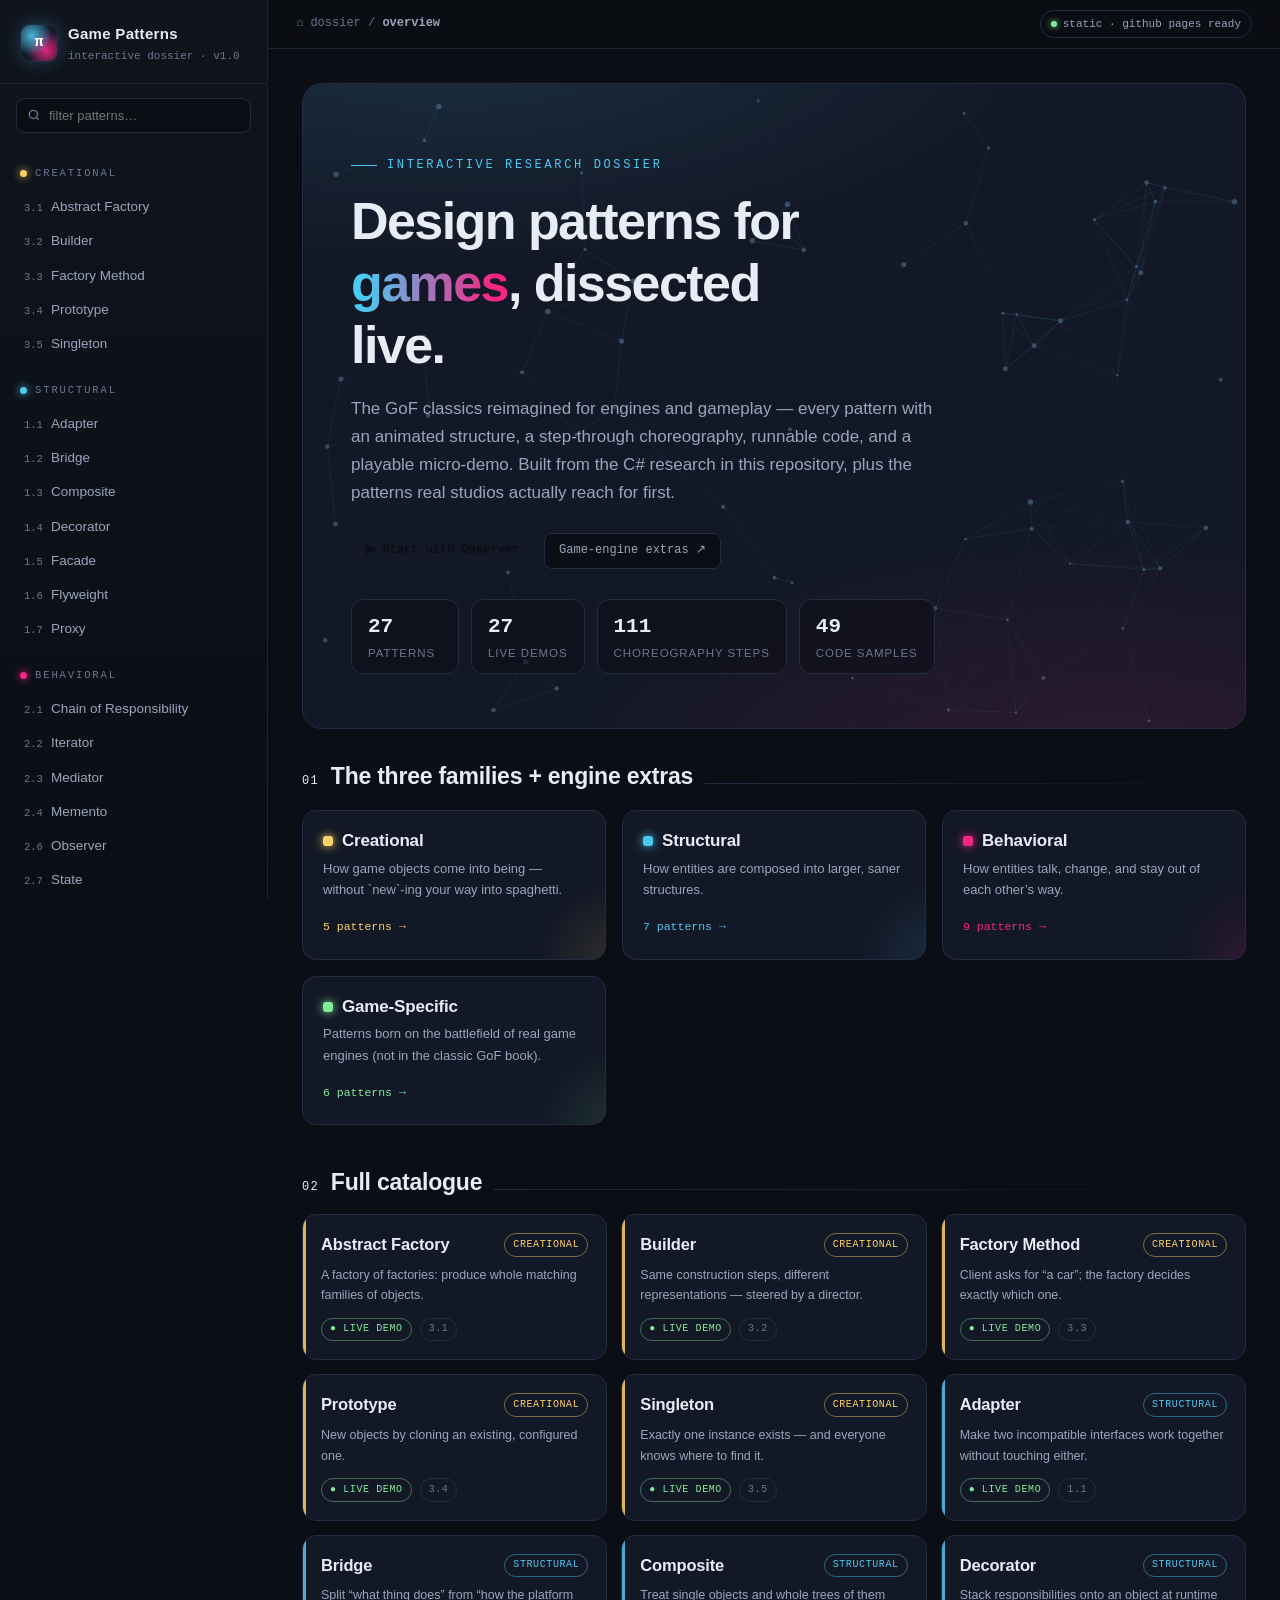
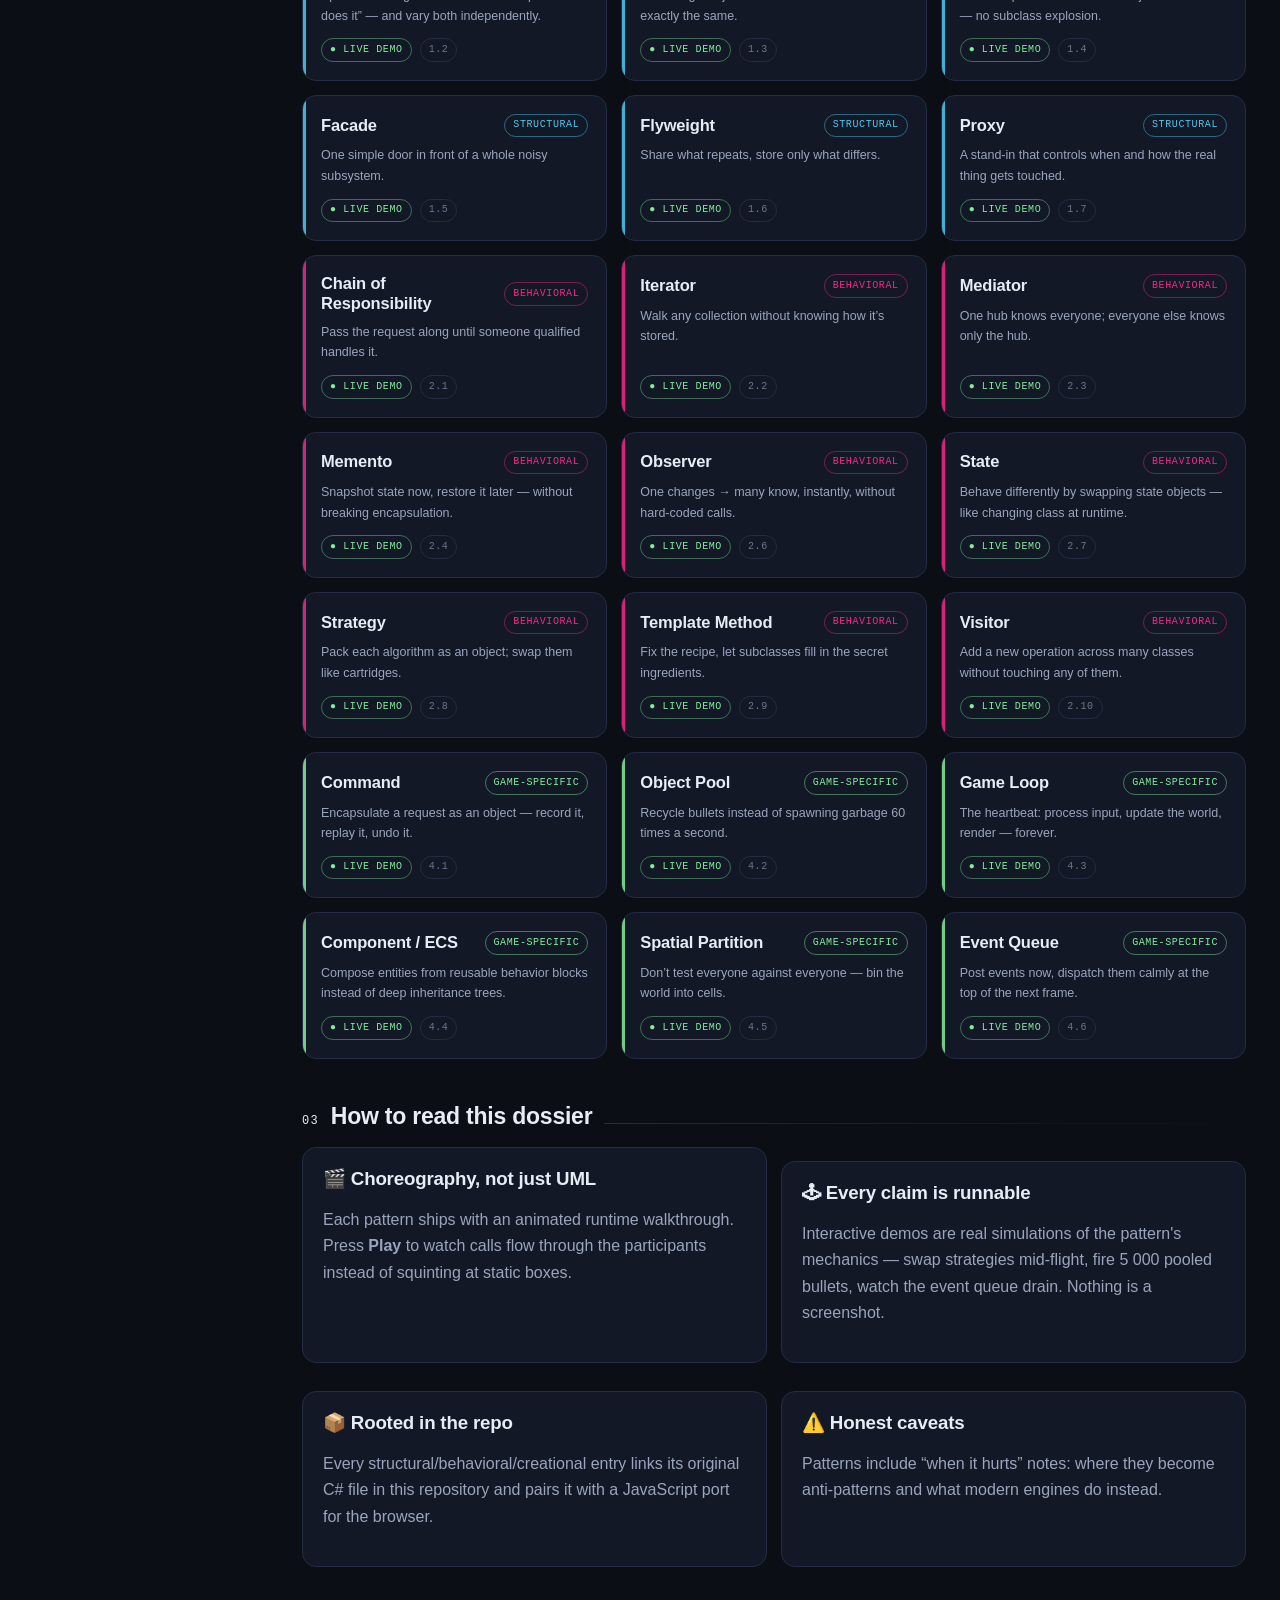
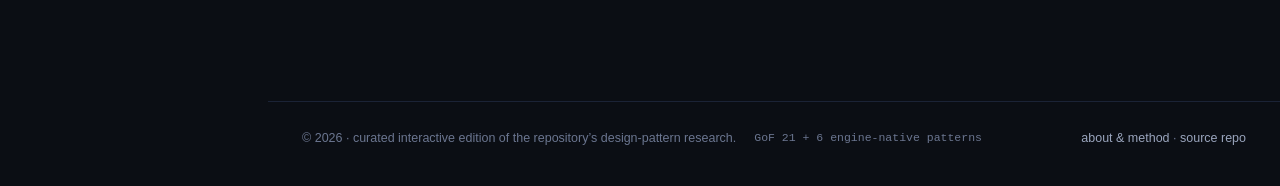
==== docs/index.html @ c2448d76 "Add interactive research dossier (GitHub Pages ready) - docs/: self-contained static site (no build " ====
<!DOCTYPE html>
<html lang="en">
<head>
  <meta charset="UTF-8" />
  <meta name="viewport" content="width=device-width, initial-scale=1.0" />
  <title>Game Design Patterns — Interactive Research Dossier</title>
  <meta name="description" content="Design patterns for games as a fully interactive dossier: animated structure diagrams, step-through choreography, runnable code and playable micro-demos." />
  <link rel="icon" href="data:image/svg+xml,%3Csvg xmlns='http://www.w3.org/2000/svg' viewBox='0 0 64 64'%3E%3Crect width='64' height='64' rx='14' fill='%230b0e14'/%3E%3Ccircle cx='22' cy='24' r='9' fill='%234cc9f0'/%3E%3Ccircle cx='44' cy='40' r='9' fill='%23f72585'/%3E%3Cpath d='M22 24 L44 40' stroke='%23ffd166' stroke-width='4'/%3E%3C/svg%3E" />
  <link rel="stylesheet" href="assets/css/main.css" />
</head>
<body>
  <div class="progress" id="progress"></div>

  <div class="app">
    <aside class="sidebar" id="sidebar" aria-label="Dossier navigation">
      <div class="brand">
        <div class="brand-logo">π</div>
        <div>
          <div class="brand-name">Game Patterns</div>
          <div class="brand-sub">interactive dossier · v1.0</div>
        </div>
      </div>
      <div class="nav-search">
        <input id="nav-search" type="search" placeholder="filter patterns…" autocomplete="off" spellcheck="false" />
      </div>
      <nav id="nav-patterns" aria-label="Patterns"></nav>
      <div class="nav-footer">
        Built from the C# research in<br /><a href="https://github.com/Sergutsu/designpatterns">Sergutsu/designpatterns</a><br /><br />
        <span class="mono">static site · no build step</span>
      </div>
    </aside>

    <div class="scrim" id="scrim"></div>

    <div class="main">
      <header class="topbar">
        <button class="menu-btn" id="menu-btn" aria-label="toggle navigation">☰</button>
        <div class="breadcrumb" id="breadcrumb"></div>
        <div class="topbar-right">
          <span class="pill"><span class="dot"></span> static · github pages ready</span>
        </div>
      </header>

      <main class="content" id="content"></main>

      <footer class="footer">
        <span>© 2026 · curated interactive edition of the repository’s design-pattern research.</span>
        <span class="mono">GoF 21 + 6 engine-native patterns</span>
        <span style="margin-left:auto"><a href="#/about">about &amp; method</a> · <a href="https://github.com/Sergutsu/designpatterns">source repo</a></span>
      </footer>
    </div>
  </div>

  <button class="to-top" id="to-top" aria-label="back to top">↑</button>

  <script src="assets/js/data-core.js"></script>
  <script src="assets/js/data-creational.js"></script>
  <script src="assets/js/data-structural.js"></script>
  <script src="assets/js/data-behavioral.js"></script>
  <script src="assets/js/data-bonus.js"></script>
  <script src="assets/js/diagram.js"></script>
  <script src="assets/js/demos-core.js"></script>
  <script src="assets/js/demos-behavioral.js"></script>
  <script src="assets/js/demos-creational-bonus.js"></script>
  <script src="assets/js/app.js"></script>
</body>
</html>
---- docs/assets/css/main.css ----
/* ============================================================
   Game Design Patterns — Interactive Research Dossier
   Design system: dark "engine console" aesthetic
   ============================================================ */

:root {
  --bg: #0b0e14;
  --bg-2: #10141d;
  --panel: #131826;
  --panel-2: #171e2e;
  --line: #232c42;
  --line-soft: #1b2336;
  --ink: #e8ecf5;
  --ink-dim: #9aa5bd;
  --ink-faint: #6b7690;

  --creational: #ffd166;
  --structural: #4cc9f0;
  --behavioral: #f72585;
  --bonus: #80ed99;

  --accent: #4cc9f0;
  --accent-2: #f72585;
  --good: #80ed99;
  --warn: #ffd166;
  --bad: #ff5d73;

  --mono: ui-monospace, "SF Mono", "Cascadia Code", "JetBrains Mono", Menlo, Consolas, monospace;
  --sans: "Inter", -apple-system, BlinkMacSystemFont, "Segoe UI", Roboto, "Helvetica Neue", Arial, sans-serif;

  --radius: 14px;
  --radius-sm: 9px;
  --shadow: 0 18px 50px -18px rgba(0, 0, 0, .65);
}

* { box-sizing: border-box; }

html { scroll-behavior: smooth; }

body {
  margin: 0;
  background: var(--bg);
  color: var(--ink);
  font-family: var(--sans);
  font-size: 16px;
  line-height: 1.65;
  -webkit-font-smoothing: antialiased;
  overflow-x: hidden;
}

::selection { background: rgba(76, 201, 240, .3); }

a { color: var(--accent); text-decoration: none; }
a:hover { text-decoration: underline; }

h1, h2, h3, h4 { line-height: 1.2; margin: 0 0 .5em; font-weight: 700; letter-spacing: -0.01em; }

code, pre, .mono { font-family: var(--mono); }

/* ---------- scrollbar ---------- */
::-webkit-scrollbar { width: 10px; height: 10px; }
::-webkit-scrollbar-track { background: var(--bg-2); }
::-webkit-scrollbar-thumb { background: #2a3550; border-radius: 6px; }
::-webkit-scrollbar-thumb:hover { background: #3a4a70; }

/* ============================================================
   App shell
   ============================================================ */
.app { display: flex; min-height: 100vh; }

.sidebar {
  width: 268px;
  flex: 0 0 268px;
  border-right: 1px solid var(--line-soft);
  background: linear-gradient(180deg, var(--bg-2), var(--bg));
  position: sticky;
  top: 0;
  height: 100vh;
  overflow-y: auto;
  padding: 22px 0 40px;
  z-index: 40;
}

.brand {
  display: flex; align-items: center; gap: 10px;
  padding: 0 20px 18px;
  border-bottom: 1px solid var(--line-soft);
  margin-bottom: 14px;
}
.brand-logo {
  width: 38px; height: 38px; border-radius: 10px; flex: 0 0 38px;
  background:
    radial-gradient(circle at 30% 30%, rgba(76,201,240,.9), transparent 55%),
    radial-gradient(circle at 70% 70%, rgba(247,37,133,.9), transparent 55%),
    #141a29;
  border: 1px solid var(--line);
  display: grid; place-items: center;
  font-family: var(--mono); font-weight: 700; font-size: 15px; color: #fff;
  box-shadow: 0 0 18px rgba(76,201,240,.25);
}
.brand-name { font-weight: 800; font-size: 15px; letter-spacing: .02em; }
.brand-sub { font-size: 11px; color: var(--ink-faint); font-family: var(--mono); }

.nav-search { padding: 0 16px 12px; }
.nav-search input {
  width: 100%; padding: 9px 12px 9px 32px;
  background: var(--bg) url("data:image/svg+xml,%3Csvg xmlns='http://www.w3.org/2000/svg' width='14' height='14' viewBox='0 0 24 24' fill='none' stroke='%236b7690' stroke-width='2.4'%3E%3Ccircle cx='11' cy='11' r='7'/%3E%3Cpath d='m20 20-3.5-3.5'/%3E%3C/svg%3E") 10px center no-repeat;
  border: 1px solid var(--line);
  border-radius: 9px;
  color: var(--ink);
  font-size: 13px;
  outline: none;
  transition: border-color .15s, box-shadow .15s;
}
.nav-search input:focus { border-color: var(--accent); box-shadow: 0 0 0 3px rgba(76,201,240,.15); }

.nav-section { margin-top: 14px; }
.nav-section-title {
  font-family: var(--mono); font-size: 10.5px; letter-spacing: .18em; text-transform: uppercase;
  color: var(--ink-faint); padding: 6px 20px 8px;
  display: flex; align-items: center; gap: 8px;
}
.nav-section-title .dot { width: 7px; height: 7px; border-radius: 50%; }
.dot.creational { background: var(--creational); box-shadow: 0 0 8px var(--creational); }
.dot.structural { background: var(--structural); box-shadow: 0 0 8px var(--structural); }
.dot.behavioral { background: var(--behavioral); box-shadow: 0 0 8px var(--behavioral); }
.dot.bonus { background: var(--bonus); box-shadow: 0 0 8px var(--bonus); }

.nav-link {
  display: flex; align-items: baseline; gap: 8px;
  padding: 6px 20px 6px 22px;
  font-size: 13.5px;
  color: var(--ink-dim);
  border-left: 2px solid transparent;
  transition: all .12s;
}
.nav-link:hover { color: var(--ink); background: rgba(76,201,240,.05); text-decoration: none; }
.nav-link.active {
  color: var(--ink);
  border-left-color: var(--nav-color, var(--accent));
  background: linear-gradient(90deg, rgba(76,201,240,.09), transparent 70%);
}
.nav-link .num { font-family: var(--mono); font-size: 10.5px; color: var(--ink-faint); }
.nav-link.hidden-by-search { display: none; }

.nav-footer { padding: 18px 20px 0; margin-top: 18px; border-top: 1px solid var(--line-soft); font-size: 11.5px; color: var(--ink-faint); }
.nav-footer a { color: var(--ink-dim); }

.main { flex: 1 1 auto; min-width: 0; display: flex; flex-direction: column; }

.topbar {
  position: sticky; top: 0; z-index: 30;
  display: flex; align-items: center; gap: 14px;
  padding: 10px 28px;
  background: rgba(11, 14, 20, .82);
  backdrop-filter: blur(12px);
  border-bottom: 1px solid var(--line-soft);
}
.breadcrumb { font-family: var(--mono); font-size: 12px; color: var(--ink-faint); overflow: hidden; text-overflow: ellipsis; white-space: nowrap; }
.breadcrumb b { color: var(--ink-dim); font-weight: 600; }
.breadcrumb a { color: var(--ink-faint); }
.breadcrumb a:hover { color: var(--accent); }
.topbar-right { margin-left: auto; display: flex; align-items: center; gap: 10px; }
.pill {
  font-family: var(--mono); font-size: 11px; padding: 4px 10px; border-radius: 99px;
  border: 1px solid var(--line); color: var(--ink-dim);
  display: inline-flex; align-items: center; gap: 6px;
}
.pill .dot { width: 6px; height: 6px; border-radius: 50%; background: var(--good); box-shadow: 0 0 6px var(--good); }

.menu-btn { display: none; background: none; border: 1px solid var(--line); border-radius: 8px; color: var(--ink); font-size: 16px; padding: 4px 10px; cursor: pointer; }

.content { flex: 1; width: 100%; max-width: 1060px; padding: 34px 34px 90px; }

/* reading progress */
.progress {
  position: fixed; top: 0; left: 0; height: 2px; z-index: 60;
  background: linear-gradient(90deg, var(--accent), var(--accent-2));
  width: 0%; transition: width .1s linear;
  box-shadow: 0 0 8px rgba(76,201,240,.6);
}

/* ============================================================
   Hero (home)
   ============================================================ */
.hero {
  position: relative;
  border: 1px solid var(--line);
  border-radius: 20px;
  overflow: hidden;
  padding: 64px 48px 54px;
  margin-bottom: 34px;
  background:
    radial-gradient(1000px 400px at 15% -10%, rgba(76,201,240,.14), transparent 60%),
    radial-gradient(900px 420px at 85% 110%, rgba(247,37,133,.13), transparent 60%),
    var(--panel);
}
#hero-canvas { position: absolute; inset: 0; width: 100%; height: 100%; opacity: .5; }
.hero-inner { position: relative; z-index: 2; }
.hero-kicker {
  font-family: var(--mono); font-size: 12px; letter-spacing: .22em; text-transform: uppercase;
  color: var(--accent); margin-bottom: 14px;
  display: inline-flex; align-items: center; gap: 10px;
}
.hero-kicker::before { content: ""; width: 26px; height: 1px; background: var(--accent); }
.hero h1 {
  font-size: clamp(30px, 4.6vw, 52px);
  font-weight: 800; letter-spacing: -0.03em; max-width: 16ch; margin-bottom: 18px;
}
.hero h1 .grad {
  background: linear-gradient(92deg, var(--accent) 10%, var(--accent-2) 90%);
  -webkit-background-clip: text; background-clip: text; color: transparent;
}
.hero p.lede { max-width: 62ch; color: var(--ink-dim); font-size: 17px; margin: 0 0 26px; }
.hero-stats { display: flex; flex-wrap: wrap; gap: 12px; margin-top: 30px; }
.stat-chip {
  border: 1px solid var(--line); background: rgba(11,14,20,.55); border-radius: 12px;
  padding: 10px 16px; min-width: 108px;
}
.stat-chip .v { font-family: var(--mono); font-size: 21px; font-weight: 700; }
.stat-chip .k { font-size: 11.5px; color: var(--ink-faint); text-transform: uppercase; letter-spacing: .08em; }

/* category cards */
.cat-grid { display: grid; grid-template-columns: repeat(auto-fit, minmax(230px, 1fr)); gap: 16px; margin: 18px 0 8px; }
.cat-card {
  position: relative; border: 1px solid var(--line); border-radius: var(--radius);
  background: var(--panel); padding: 20px; overflow: hidden;
  transition: transform .18s, border-color .18s, box-shadow .18s;
  display: block; color: var(--ink);
}
.cat-card:hover { transform: translateY(-3px); text-decoration: none; box-shadow: var(--shadow); border-color: var(--cat-color); }
.cat-card::after {
  content: ""; position: absolute; inset: auto -30% -55% auto; width: 160px; height: 160px; border-radius: 50%;
  background: radial-gradient(circle, var(--cat-color), transparent 70%); opacity: .12; filter: blur(6px);
}
.cat-card h3 { display: flex; align-items: center; gap: 9px; font-size: 17px; margin-bottom: 6px; }
.cat-card p { font-size: 13px; color: var(--ink-dim); margin: 0 0 12px; }
.cat-card .count { font-family: var(--mono); font-size: 11.5px; color: var(--cat-color); }
.cat-swatch { width: 10px; height: 10px; border-radius: 3px; background: var(--cat-color); box-shadow: 0 0 10px var(--cat-color); }

/* pattern cards grid */
.pattern-grid { display: grid; grid-template-columns: repeat(auto-fill, minmax(255px, 1fr)); gap: 14px; }
.pattern-card {
  border: 1px solid var(--line); border-radius: var(--radius); background: var(--panel);
  padding: 18px; display: flex; flex-direction: column; gap: 8px;
  position: relative; overflow: hidden;
  transition: transform .16s, border-color .16s, box-shadow .16s;
  color: var(--ink);
}
.pattern-card::before {
  content: ""; position: absolute; left: 0; top: 0; bottom: 0; width: 3px;
  background: var(--cat-color); opacity: .85;
}
.pattern-card:hover { transform: translateY(-3px); border-color: var(--cat-color); box-shadow: var(--shadow); text-decoration: none; }
.pattern-card .pc-top { display: flex; justify-content: space-between; align-items: center; gap: 8px; }
.pattern-card h3 { font-size: 16.5px; margin: 0; }
.pattern-card .tag { font-size: 12.5px; color: var(--ink-dim); flex: 1; }
.pattern-card .pc-foot { display: flex; align-items: center; gap: 8px; margin-top: 4px; }
.mini-tag {
  font-family: var(--mono); font-size: 10px; letter-spacing: .06em; text-transform: uppercase;
  padding: 2.5px 8px; border-radius: 99px; border: 1px solid var(--line); color: var(--ink-faint);
}
.mini-tag.cat { color: var(--cat-color); border-color: color-mix(in srgb, var(--cat-color) 45%, transparent); }

/* ============================================================
   Pattern detail page
   ============================================================ */
.crumb-title-row { display: flex; align-items: flex-start; gap: 18px; flex-wrap: wrap; margin-bottom: 6px; }
.pattern-head { padding: 8px 0 22px; border-bottom: 1px solid var(--line-soft); margin-bottom: 26px; }
.pattern-head h1 { font-size: clamp(28px, 3.6vw, 42px); font-weight: 800; letter-spacing: -0.025em; }
.pattern-head .aka { color: var(--ink-faint); font-size: 13px; font-family: var(--mono); }
.pattern-head .aka b { color: var(--ink-dim); font-weight: 600; }
.tagline { font-size: 17px; color: var(--ink-dim); max-width: 70ch; margin-top: 10px; }
.tagrow { display: flex; flex-wrap: wrap; gap: 8px; margin-top: 16px; }

.chip {
  font-size: 11.5px; font-family: var(--mono); padding: 4px 11px; border-radius: 99px;
  border: 1px solid var(--line); color: var(--ink-dim); background: var(--bg-2);
}
.chip.cat { color: var(--cat-color); border-color: color-mix(in srgb, var(--cat-color) 50%, transparent); background: color-mix(in srgb, var(--cat-color) 9%, transparent); }
.chip.demo-chip { color: var(--good); border-color: color-mix(in srgb, var(--good) 45%, transparent); }
a.chip:hover { text-decoration: none; border-color: var(--accent); color: var(--accent); }

.section { margin-bottom: 44px; scroll-margin-top: 76px; }
.section > .sec-head { display: flex; align-items: baseline; gap: 12px; margin-bottom: 16px; }
.sec-num { font-family: var(--mono); font-size: 12px; color: var(--cat-color); letter-spacing: .1em; }
.section h2 { font-size: 23px; margin: 0; }
.sec-rule { flex: 1; height: 1px; background: linear-gradient(90deg, var(--line), transparent); }

.panel {
  background: var(--panel); border: 1px solid var(--line); border-radius: var(--radius);
  padding: 20px;
}
.panel.tight { padding: 14px; }
.panel + .panel { margin-top: 14px; }

/* intent quote */
.intent-quote {
  border-left: 3px solid var(--cat-color);
  background: linear-gradient(90deg, color-mix(in srgb, var(--cat-color) 8%, transparent), transparent 75%);
  padding: 16px 20px; border-radius: 0 var(--radius-sm) var(--radius-sm) 0;
  font-size: 15.5px; color: var(--ink);
}
.intent-quote .lbl { font-family: var(--mono); font-size: 10.5px; letter-spacing: .16em; text-transform: uppercase; color: var(--cat-color); display: block; margin-bottom: 6px; }

.note-list { display: grid; gap: 10px; margin: 0; padding: 0; list-style: none; }
.note-list li { display: flex; gap: 10px; font-size: 14.5px; color: var(--ink-dim); }
.note-list li::before { content: "▸"; color: var(--cat-color); flex: 0 0 auto; }
.note-list li b, .note-list li code { color: var(--ink); }

.two-col { display: grid; grid-template-columns: 1fr 1fr; gap: 14px; }
@media (max-width: 900px) { .two-col { grid-template-columns: 1fr; } }

/* ============================================================
   Diagram (SVG UML-lite)
   ============================================================ */
.diagram-wrap { position: relative; }
.diagram-scroll { overflow-x: auto; border-radius: var(--radius); }
svg.diagram { display: block; background:
  radial-gradient(rgba(255,255,255,.035) 1px, transparent 1px);
  background-size: 22px 22px;
  background-color: #0d1119;
  min-width: 100%;
}
.dg-node rect.body { fill: #151b2b; stroke: #2b3652; stroke-width: 1.2; }
.dg-node.kind-interface rect.body { fill: #12233a; stroke: #3d6a97; }
.dg-node.kind-abstract rect.body { fill: #1d1a30; stroke: #5b4d95; }
.dg-node.kind-concrete rect.body { fill: #152330; stroke: #3d7a97; }
.dg-node.kind-client rect.body { fill: #241a26; stroke: #8a4772; }
.dg-node.kind-subsystem rect.body { fill: #1c2418; stroke: #4d7a45; }
.dg-node.kind-instance rect.body { fill: #2a2114; stroke: #97773d; }
.dg-node text { fill: var(--ink); font-family: var(--mono); }
.dg-node .stereo { fill: #8fa3c8; }
.dg-node .sublabel { fill: var(--ink-faint); }
.dg-node.dimmed { opacity: .28; transition: opacity .3s; }
.dg-node { transition: opacity .3s; cursor: default; }
.dg-node.glow rect.body { stroke: var(--accent); stroke-width: 2; filter: drop-shadow(0 0 7px rgba(76,201,240,.7)); }
.dg-edge { stroke: #54617f; fill: none; stroke-width: 1.4; transition: opacity .3s, stroke .3s; }
.dg-edge.dashed { stroke-dasharray: 5 4; }
.dg-edge.dimmed { opacity: .18; }
.dg-edge.glow { stroke: var(--accent-2); stroke-width: 2.2; filter: drop-shadow(0 0 5px rgba(247,37,133,.6)); }
.dg-edge-label { fill: #9fb0d0; font-family: var(--mono); font-size: 10.5px; }
.dg-edge-label.glow { fill: #ffd6ec; font-weight: 700; }
.dg-lane-label { fill: #46527310; font-family: var(--mono); font-size: 10px; letter-spacing: .2em; fill-opacity: .55; }

/* sequence player */
.seq-player {
  margin-top: 12px; border: 1px solid var(--line); border-radius: var(--radius);
  background: var(--panel-2); padding: 12px 16px;
}
.seq-caption {
  min-height: 44px; font-size: 14px; color: var(--ink); display: flex; align-items: center; gap: 10px;
}
.seq-caption .step-badge {
  font-family: var(--mono); font-size: 10.5px; color: var(--cat-color); border: 1px solid color-mix(in srgb, var(--cat-color) 45%, transparent);
  padding: 2px 8px; border-radius: 99px; flex: 0 0 auto;
}
.seq-controls { display: flex; align-items: center; gap: 8px; margin-top: 10px; flex-wrap: wrap; }
.seq-btn {
  font-family: var(--mono); font-size: 12px; padding: 6px 12px; border-radius: 8px;
  border: 1px solid var(--line); background: var(--bg); color: var(--ink-dim); cursor: pointer;
  transition: all .12s;
}
.seq-btn:hover:not(:disabled) { color: var(--ink); border-color: var(--accent); }
.seq-btn:disabled { opacity: .35; cursor: default; }
.seq-btn.primary { background: var(--cat-color); border-color: transparent; color: #0b0e14; font-weight: 700; }
.seq-dots { display: flex; gap: 6px; margin-left: auto; }
.seq-dot { width: 8px; height: 8px; border-radius: 50%; background: var(--line); border: none; cursor: pointer; padding: 0; transition: all .15s; }
.seq-dot.on { background: var(--cat-color); box-shadow: 0 0 7px var(--cat-color); transform: scale(1.25); }

/* ============================================================
   Code viewer
   ============================================================ */
.code-tabs { display: flex; gap: 6px; align-items: center; flex-wrap: wrap; }
.code-tab {
  font-family: var(--mono); font-size: 12px; padding: 7px 13px; border-radius: 9px 9px 0 0;
  border: 1px solid var(--line); border-bottom: none; background: var(--bg-2); color: var(--ink-dim);
  cursor: pointer; transition: all .12s;
}
.code-tab:hover { color: var(--ink); }
.code-tab.active { color: var(--ink); background: var(--panel); border-color: var(--accent); }
.code-window { border: 1px solid var(--line); border-radius: 0 var(--radius) var(--radius) var(--radius); overflow: hidden; background: #0c1018; }
.code-head {
  display: flex; align-items: center; gap: 10px; padding: 8px 14px;
  background: var(--panel-2); border-bottom: 1px solid var(--line);
  font-family: var(--mono); font-size: 11.5px; color: var(--ink-faint);
}
.code-head .dots { display: flex; gap: 5px; }
.code-head .dots i { width: 9px; height: 9px; border-radius: 50%; background: #2c3652; }
.copy-btn {
  margin-left: auto; font-family: var(--mono); font-size: 11px; padding: 4px 10px;
  border-radius: 7px; border: 1px solid var(--line); background: var(--bg); color: var(--ink-dim); cursor: pointer;
}
.copy-btn:hover { color: var(--ink); border-color: var(--accent); }
pre.code {
  margin: 0; padding: 16px 18px; overflow-x: auto; font-size: 12.8px; line-height: 1.62;
  counter-reset: ln; tab-size: 2;
}
pre.code .cl { display: block; padding-left: 3.2em; position: relative; min-height: 1.62em; }
pre.code .cl::before {
  counter-increment: ln; content: counter(ln);
  position: absolute; left: 0; width: 2.2em; text-align: right; color: #39435e; user-select: none;
}
pre.code .cl:hover { background: rgba(76,201,240,.04); }
.tok-kw { color: #ff7edb; }
.tok-type { color: #4cc9f0; }
.tok-str { color: #ffd166; }
.tok-com { color: #5b6b8c; font-style: italic; }
.tok-num { color: #80ed99; }
.tok-pre { color: #c792ea; }

/* ============================================================
   Demos
   ============================================================ */
.demo-shell { border: 1px solid var(--line); border-radius: var(--radius); overflow: hidden; background: var(--panel); }
.demo-toolbar {
  display: flex; align-items: center; gap: 10px; flex-wrap: wrap;
  padding: 10px 14px; background: var(--panel-2); border-bottom: 1px solid var(--line);
}
.demo-title { font-family: var(--mono); font-size: 11px; letter-spacing: .14em; text-transform: uppercase; color: var(--cat-color); margin-right: auto; }
.btn {
  font-family: var(--mono); font-size: 12px; padding: 7px 14px; border-radius: 8px; cursor: pointer;
  border: 1px solid var(--line); background: var(--bg); color: var(--ink-dim); transition: all .12s;
}
.btn:hover:not(:disabled) { color: var(--ink); border-color: var(--accent); transform: translateY(-1px); }
.btn:disabled { opacity: .35; cursor: default; }
.btn.primary { background: var(--cat-color); color: #0b0e14; border-color: transparent; font-weight: 700; }
.btn.primary:hover:not(:disabled) { filter: brightness(1.12); color: #0b0e14; }
.btn.toggle.on { color: var(--good); border-color: color-mix(in srgb, var(--good) 55%, transparent); background: color-mix(in srgb, var(--good) 10%, transparent); }
.btn.danger { color: var(--bad); }
.seg { display: inline-flex; border: 1px solid var(--line); border-radius: 9px; overflow: hidden; }
.seg button {
  font-family: var(--mono); font-size: 12px; padding: 7px 13px; border: none; background: var(--bg);
  color: var(--ink-dim); cursor: pointer; border-right: 1px solid var(--line); transition: all .12s;
}
.seg button:last-child { border-right: none; }
.seg button.on { background: color-mix(in srgb, var(--cat-color) 18%, transparent); color: var(--cat-color); font-weight: 700; }
.demo-body { padding: 16px; display: grid; gap: 14px; }
.demo-stage { position: relative; border-radius: var(--radius-sm); overflow: hidden; background: #0a0d13; border: 1px solid var(--line-soft); }
canvas.stage-canvas { display: block; width: 100%; height: auto; }
.stage-hud {
  position: absolute; top: 10px; left: 12px; display: flex; gap: 8px; flex-wrap: wrap; pointer-events: none;
}
.hud-chip {
  font-family: var(--mono); font-size: 10.5px; background: rgba(10,13,19,.78); border: 1px solid var(--line);
  color: var(--ink-dim); padding: 3px 9px; border-radius: 99px; backdrop-filter: blur(4px);
}
.hud-chip b { color: var(--ink); }
.hud-chip.good b { color: var(--good); }
.log-panel {
  background: #0a0d13; border: 1px solid var(--line-soft); border-radius: var(--radius-sm);
  padding: 10px 12px; font-family: var(--mono); font-size: 11.8px; line-height: 1.7;
  max-height: 190px; overflow-y: auto; min-height: 64px;
}
.log-line { display: flex; gap: 8px; white-space: pre-wrap; }
.log-line .lt { color: #3d4a6b; flex: 0 0 auto; }
.log-line.in { color: #9fd8ef; }
.log-line.out { color: #cfe8b0; }
.log-line.sys { color: #8b96b2; }
.log-line.warn { color: var(--warn); }
.log-line.err { color: var(--bad); }
.log-line .hl { color: var(--accent-2); font-weight: 700; }

.meter { height: 8px; background: var(--bg); border-radius: 99px; overflow: hidden; border: 1px solid var(--line-soft); }
.meter > i { display: block; height: 100%; background: linear-gradient(90deg, var(--cat-color), var(--accent)); width: 0%; transition: width .25s; }
.meter.good > i { background: linear-gradient(90deg, var(--good), #2fbf71); }
.meter.bad > i { background: linear-gradient(90deg, var(--bad), #ff9a5d); }

.kv { display: flex; gap: 8px; align-items: baseline; font-family: var(--mono); font-size: 12px; }
.kv .k { color: var(--ink-faint); }
.kv .v { color: var(--ink); font-weight: 700; }
.kv .v.good { color: var(--good); }
.kv .v.bad { color: var(--bad); }

.state-badges { display: flex; gap: 8px; flex-wrap: wrap; }
.state-badge {
  font-family: var(--mono); font-size: 11px; padding: 5px 12px; border-radius: 99px;
  border: 1px solid var(--line); color: var(--ink-faint); background: var(--bg); transition: all .25s;
}
.state-badge.on { color: #0b0e14; font-weight: 700; background: var(--cat-color); border-color: var(--cat-color); box-shadow: 0 0 16px color-mix(in srgb, var(--cat-color) 60%, transparent); }

input[type="range"].slider {
  -webkit-appearance: none; appearance: none; width: 100%; height: 6px; border-radius: 99px;
  background: var(--bg); border: 1px solid var(--line); outline: none;
}
input[type="range"].slider::-webkit-slider-thumb {
  -webkit-appearance: none; width: 16px; height: 16px; border-radius: 50%;
  background: var(--cat-color); cursor: pointer; border: 2px solid #0b0e14; box-shadow: 0 0 10px color-mix(in srgb, var(--cat-color) 70%, transparent);
}
.field-label { font-family: var(--mono); font-size: 10.5px; letter-spacing: .12em; text-transform: uppercase; color: var(--ink-faint); margin-bottom: 6px; }

.demo-grid-2 { display: grid; grid-template-columns: 1.2fr .8fr; gap: 14px; align-items: start; }
@media (max-width: 880px) { .demo-grid-2 { grid-template-columns: 1fr; } }

/* tree (composite / scene graph) */
.tree { font-family: var(--mono); font-size: 12.5px; }
.tree ul { list-style: none; margin: 0; padding-left: 22px; border-left: 1px dashed #2a3550; }
.tree > ul { padding-left: 0; border-left: none; }
.tree li { padding: 3px 0; }
.tree .tnode { display: inline-flex; align-items: center; gap: 8px; padding: 3px 10px 3px 8px; border-radius: 8px; border: 1px solid transparent; transition: all .2s; }
.tree .tnode.hi { border-color: var(--accent); background: rgba(76,201,240,.1); box-shadow: 0 0 12px rgba(76,201,240,.25); }
.tree .tnode .ico { color: var(--cat-color); }
.tree .tnode .meta { color: var(--ink-faint); font-size: 11px; }

/* chip list for investor subscriptions etc. */
.sub-grid { display: flex; gap: 8px; flex-wrap: wrap; }
.sub-card {
  border: 1px solid var(--line); background: var(--bg); border-radius: 10px; padding: 8px 12px;
  font-family: var(--mono); font-size: 12px; display: flex; align-items: center; gap: 8px; transition: all .15s;
}
.sub-card .dot { width: 7px; height: 7px; border-radius: 50%; background: #39435e; }
.sub-card.on { border-color: color-mix(in srgb, var(--good) 55%, transparent); color: var(--ink); }
.sub-card.on .dot { background: var(--good); box-shadow: 0 0 8px var(--good); }
.sub-card button { background: none; border: none; color: var(--ink-faint); cursor: pointer; font-size: 13px; padding: 0 2px; }
.sub-card button:hover { color: var(--bad); }

.output-block {
  background: #0a0d13; border: 1px solid var(--line-soft); border-radius: var(--radius-sm);
  padding: 12px 14px; font-family: var(--mono); font-size: 12px; line-height: 1.65; color: #cfe0f5;
  white-space: pre-wrap; word-break: break-word; max-height: 260px; overflow-y: auto;
}
.output-block .attr { color: #ffd166; }

/* comparator bars (flyweight etc.) */
.cmp-row { display: grid; grid-template-columns: 150px 1fr 90px; gap: 10px; align-items: center; margin: 8px 0; font-family: var(--mono); font-size: 12px; }
.cmp-row .bar { height: 16px; background: var(--bg); border-radius: 6px; overflow: hidden; border: 1px solid var(--line-soft); }
.cmp-row .bar > i { display: block; height: 100%; transition: width .3s; }
.cmp-row .val { text-align: right; color: var(--ink-dim); }
.cmp-row .val.good { color: var(--good); }
.cmp-row .val.bad { color: var(--bad); }

/* game-loop timeline */
.loop-track { position: relative; height: 54px; background: #0a0d13; border: 1px solid var(--line-soft); border-radius: var(--radius-sm); overflow: hidden; }
.loop-cursor { position: absolute; top: 0; bottom: 0; width: 2px; background: var(--accent-2); box-shadow: 0 0 10px var(--accent-2); }
.loop-tick { position: absolute; top: 8px; width: 2px; height: 18px; background: var(--cat-color); opacity: .8; }
.loop-frame { position: absolute; bottom: 0; height: 22px; background: rgba(76,201,240,.25); border-left: 1px solid rgba(76,201,240,.5); }

/* generic helper */
.muted { color: var(--ink-dim); }
.small { font-size: 12.5px; }
.mt8 { margin-top: 8px; } .mt16 { margin-top: 16px; } .mt24 { margin-top: 24px; }
.row { display: flex; gap: 10px; align-items: center; flex-wrap: wrap; }
.spacer { flex: 1; }

/* related strip */
.related-strip { display: flex; gap: 10px; flex-wrap: wrap; }
.related-card {
  border: 1px solid var(--line); background: var(--panel); border-radius: 10px; padding: 10px 14px;
  font-size: 13px; color: var(--ink-dim); transition: all .15s; display: flex; align-items: center; gap: 8px;
}
.related-card:hover { text-decoration: none; color: var(--ink); border-color: var(--accent); transform: translateY(-2px); }
.related-card .rn { color: var(--ink); font-weight: 600; }
.related-card .rl { font-size: 11px; color: var(--ink-faint); }

/* back to top */
.to-top {
  position: fixed; right: 22px; bottom: 22px; z-index: 50;
  width: 42px; height: 42px; border-radius: 12px; border: 1px solid var(--line);
  background: rgba(19,24,38,.9); color: var(--ink-dim); cursor: pointer; font-size: 17px;
  backdrop-filter: blur(8px); transition: all .15s; opacity: 0; pointer-events: none;
}
.to-top.show { opacity: 1; pointer-events: auto; }
.to-top:hover { color: var(--accent); border-color: var(--accent); }

/* footer */
.footer {
  border-top: 1px solid var(--line-soft); padding: 26px 34px 40px;
  color: var(--ink-faint); font-size: 12.5px; display: flex; gap: 18px; flex-wrap: wrap; align-items: center;
  max-width: 1060px; width: 100%;
}
.footer .mono { font-size: 11.5px; }
.footer a { color: var(--ink-dim); }

/* ============================================================
   Responsive
   ============================================================ */
@media (max-width: 1020px) {
  .sidebar { position: fixed; left: 0; top: 0; transform: translateX(-105%); transition: transform .22s ease; box-shadow: var(--shadow); }
  .sidebar.open { transform: translateX(0); }
  .menu-btn { display: block; }
  .content { padding: 22px 18px 70px; }
  .hero { padding: 42px 26px 36px; }
  .scrim {
    position: fixed; inset: 0; background: rgba(4,6,10,.6); z-index: 35;
    opacity: 0; pointer-events: none; transition: opacity .2s;
  }
  .scrim.show { opacity: 1; pointer-events: auto; }
}
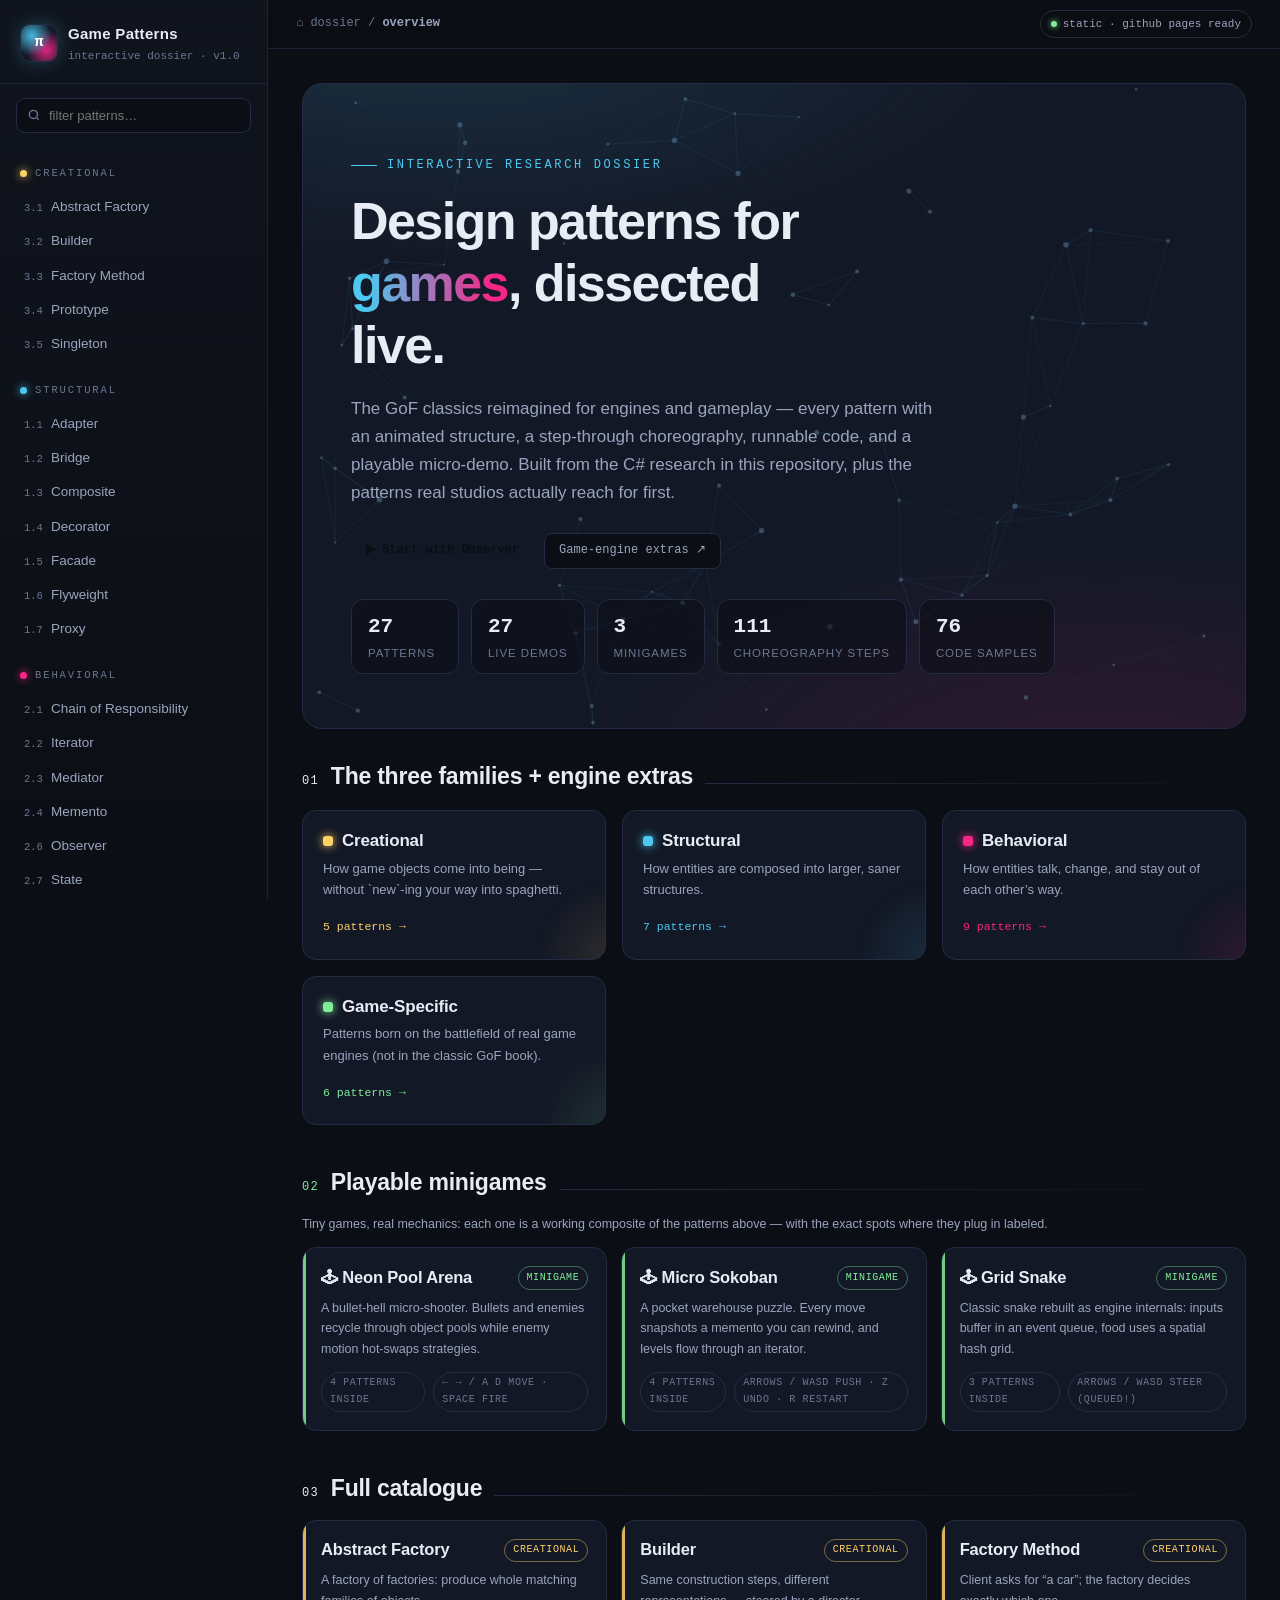
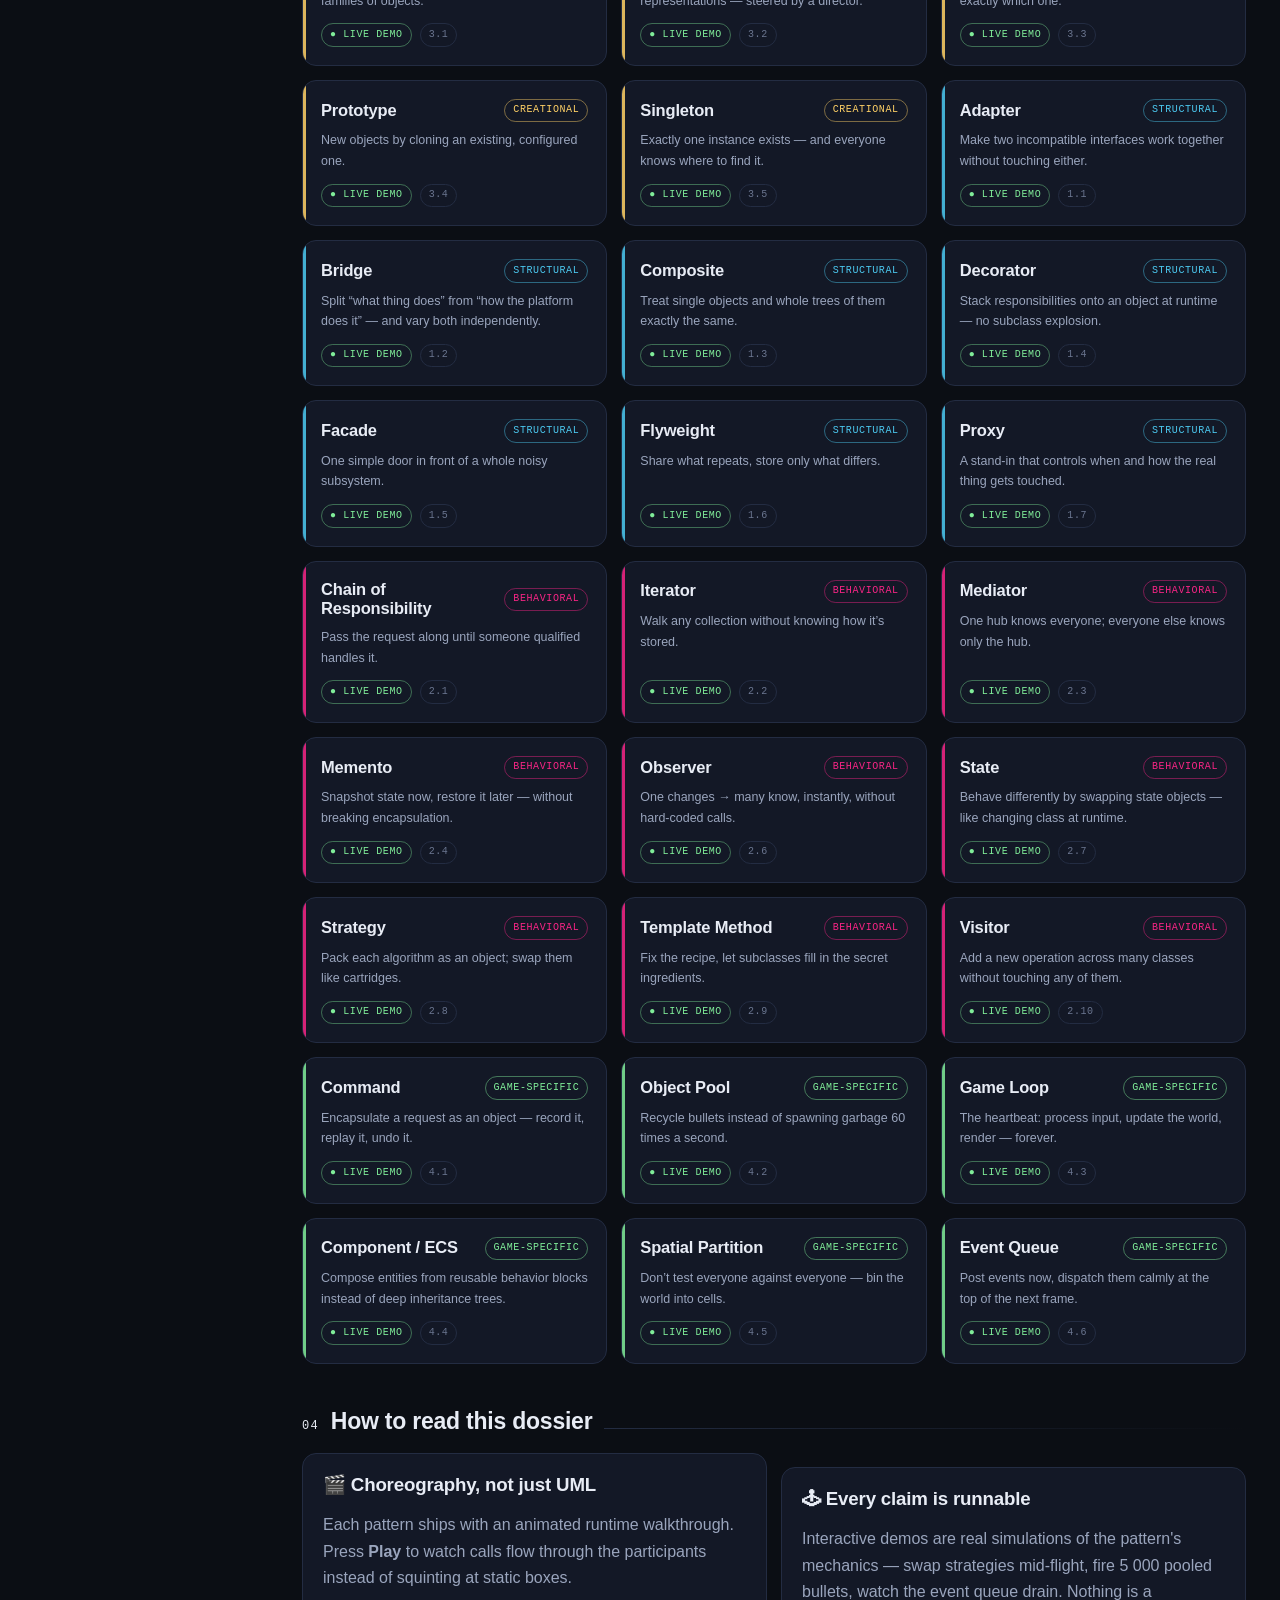
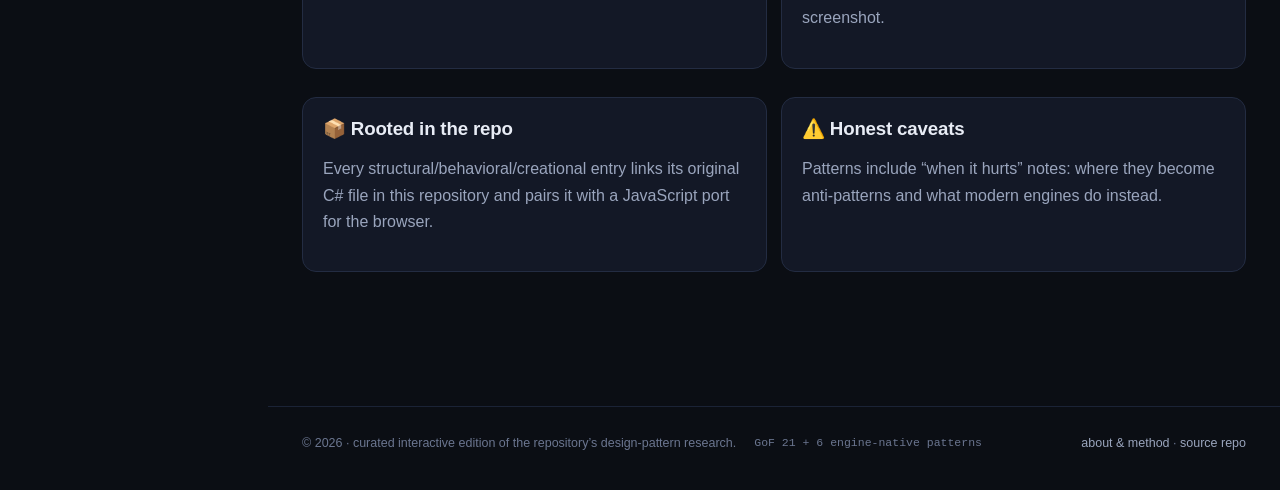
==== commit 8520c7e6: "Add GDScript ports, genre examples and playable minigames - every pattern now ships a Godot 4 GDScri" ====
--- a/docs/index.html
+++ b/docs/index.html
@@ -58,10 +58,13 @@
   <script src="assets/js/data-structural.js"></script>
   <script src="assets/js/data-behavioral.js"></script>
   <script src="assets/js/data-bonus.js"></script>
+  <script src="assets/js/data-extra-a.js"></script>
+  <script src="assets/js/data-extra-b.js"></script>
   <script src="assets/js/diagram.js"></script>
   <script src="assets/js/demos-core.js"></script>
   <script src="assets/js/demos-behavioral.js"></script>
   <script src="assets/js/demos-creational-bonus.js"></script>
+  <script src="assets/js/games.js"></script>
   <script src="assets/js/app.js"></script>
 </body>
 </html>
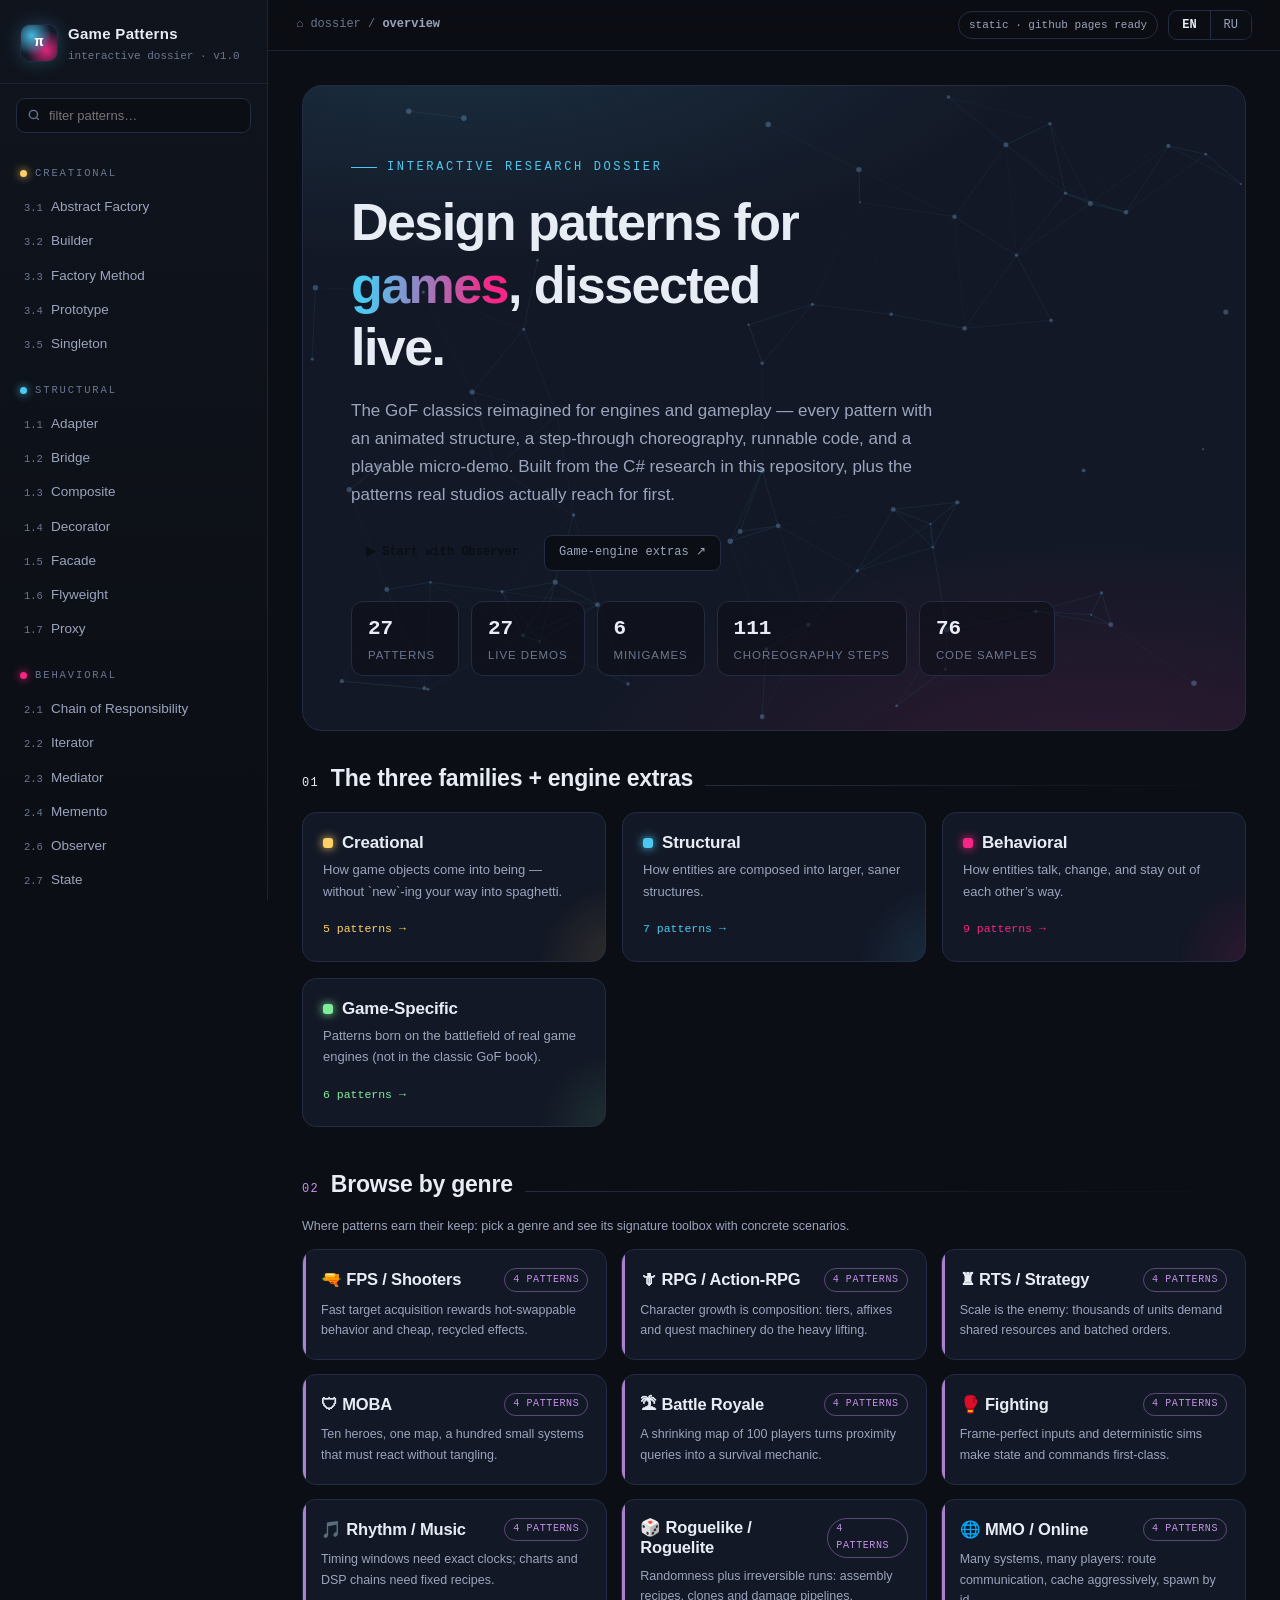
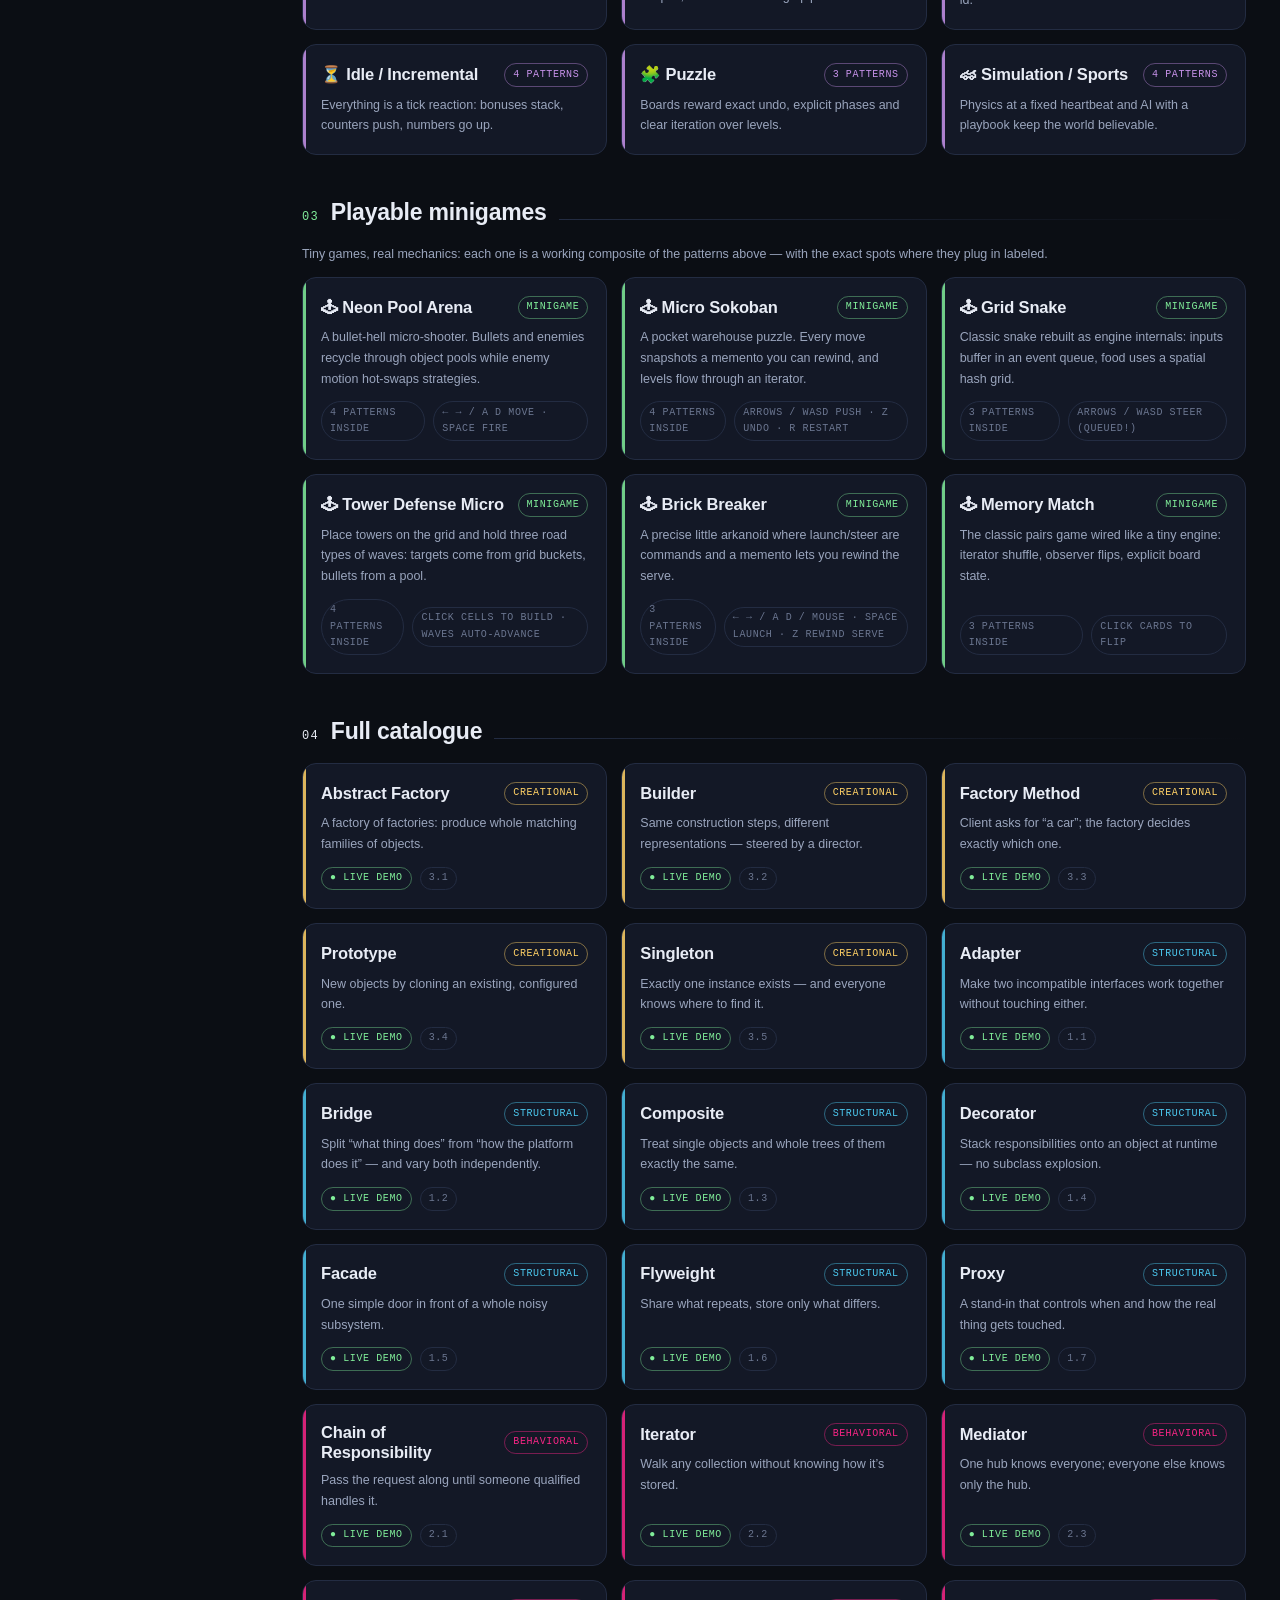
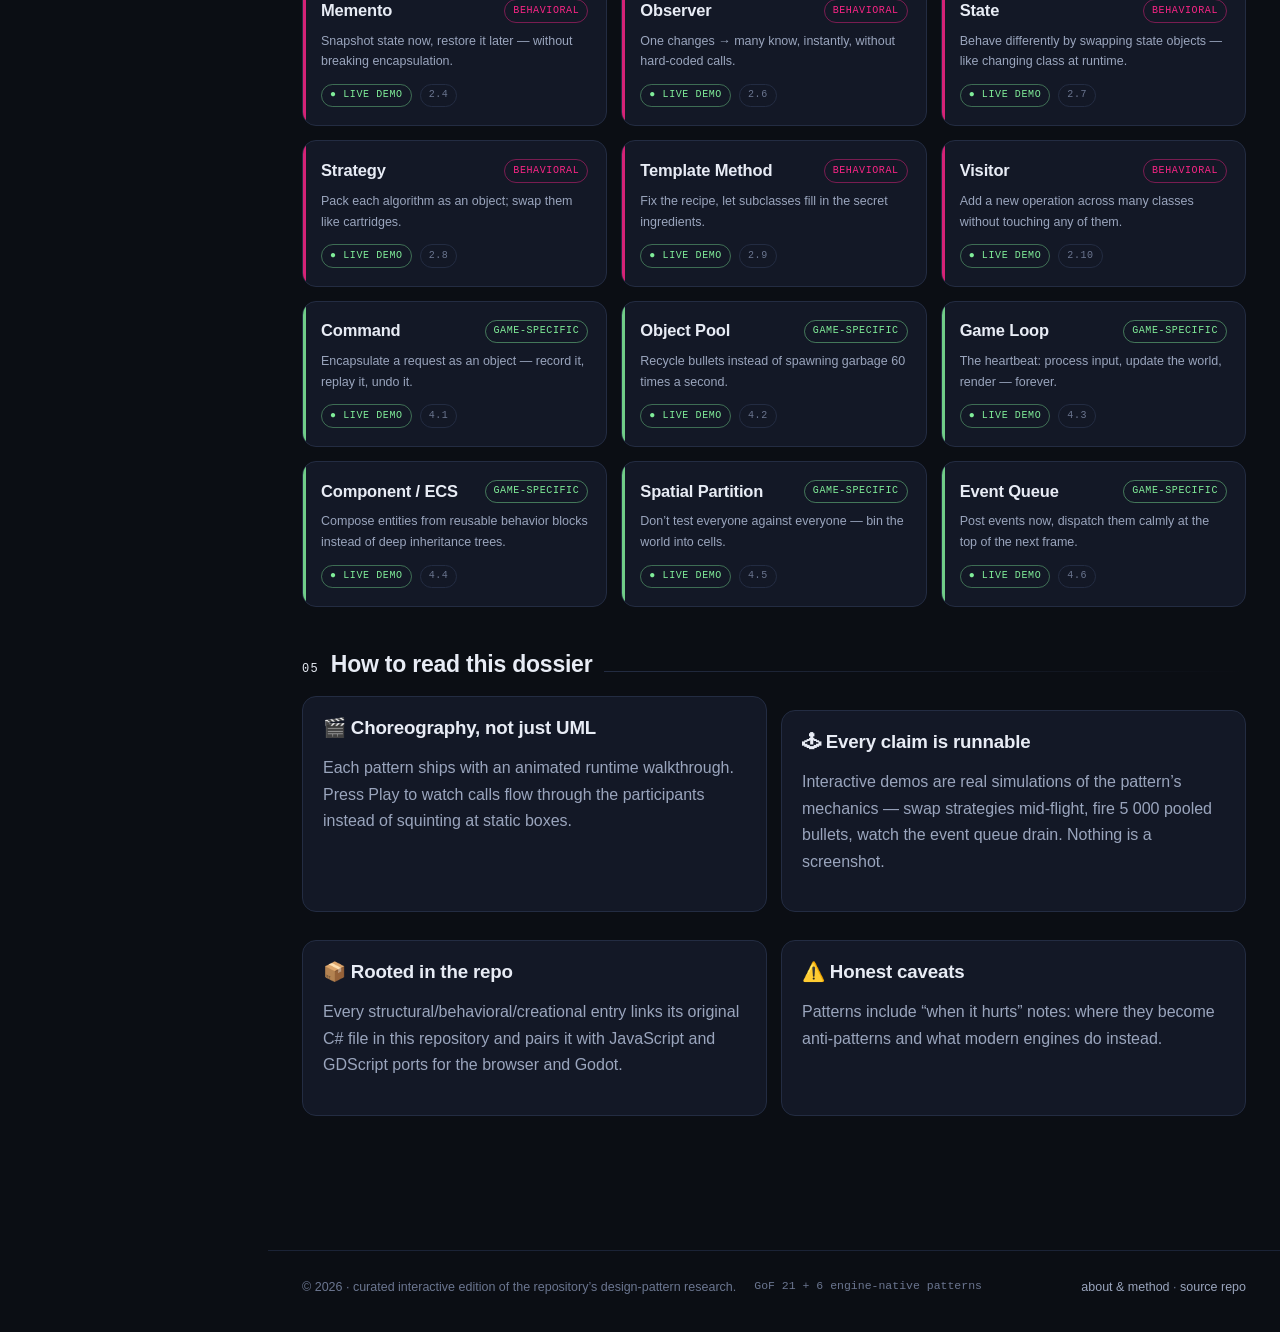
==== commit 1e1cdaf7: "Add RU localization, genre views and three more minigames - full EN/RU i18n: interface chrome + all " ====
--- a/docs/index.html
+++ b/docs/index.html
@@ -17,14 +17,14 @@
         <div class="brand-logo">π</div>
         <div>
           <div class="brand-name">Game Patterns</div>
-          <div class="brand-sub">interactive dossier · v1.0</div>
+          <div class="brand-sub" id="brand-sub" data-i18n="brand.sub">interactive dossier · v1.0</div>
         </div>
       </div>
       <div class="nav-search">
         <input id="nav-search" type="search" placeholder="filter patterns…" autocomplete="off" spellcheck="false" />
       </div>
       <nav id="nav-patterns" aria-label="Patterns"></nav>
-      <div class="nav-footer">
+      <div class="nav-footer" data-i18n="navfooter.html">
         Built from the C# research in<br /><a href="https://github.com/Sergutsu/designpatterns">Sergutsu/designpatterns</a><br /><br />
         <span class="mono">static site · no build step</span>
       </div>
@@ -37,22 +37,27 @@
         <button class="menu-btn" id="menu-btn" aria-label="toggle navigation">☰</button>
         <div class="breadcrumb" id="breadcrumb"></div>
         <div class="topbar-right">
-          <span class="pill"><span class="dot"></span> static · github pages ready</span>
+          <span class="pill" data-i18n="pill.static"><span class="dot"></span> static · github pages ready</span>
+          <div class="seg" id="lang-seg" title="language / язык">
+            <button type="button" data-lang="en">EN</button>
+            <button type="button" data-lang="ru">RU</button>
+          </div>
         </div>
       </header>
 
       <main class="content" id="content"></main>
 
       <footer class="footer">
-        <span>© 2026 · curated interactive edition of the repository’s design-pattern research.</span>
-        <span class="mono">GoF 21 + 6 engine-native patterns</span>
-        <span style="margin-left:auto"><a href="#/about">about &amp; method</a> · <a href="https://github.com/Sergutsu/designpatterns">source repo</a></span>
+        <span data-i18n="footer.line">© 2026 · curated interactive edition of the repository’s design-pattern research.</span>
+        <span class="mono" data-i18n="footer.count">GoF 21 + 6 engine-native patterns</span>
+        <span style="margin-left:auto"><a href="#/about" data-i18n="footer.about">about &amp; method</a> · <a href="https://github.com/Sergutsu/designpatterns" data-i18n="footer.source">source repo</a></span>
       </footer>
     </div>
   </div>
 
   <button class="to-top" id="to-top" aria-label="back to top">↑</button>
 
+  <script src="assets/js/i18n.js"></script>
   <script src="assets/js/data-core.js"></script>
   <script src="assets/js/data-creational.js"></script>
   <script src="assets/js/data-structural.js"></script>
@@ -60,6 +65,9 @@
   <script src="assets/js/data-bonus.js"></script>
   <script src="assets/js/data-extra-a.js"></script>
   <script src="assets/js/data-extra-b.js"></script>
+  <script src="assets/js/data-ru-a.js"></script>
+  <script src="assets/js/data-ru-b.js"></script>
+  <script src="assets/js/data-genres.js"></script>
   <script src="assets/js/diagram.js"></script>
   <script src="assets/js/demos-core.js"></script>
   <script src="assets/js/demos-behavioral.js"></script>
